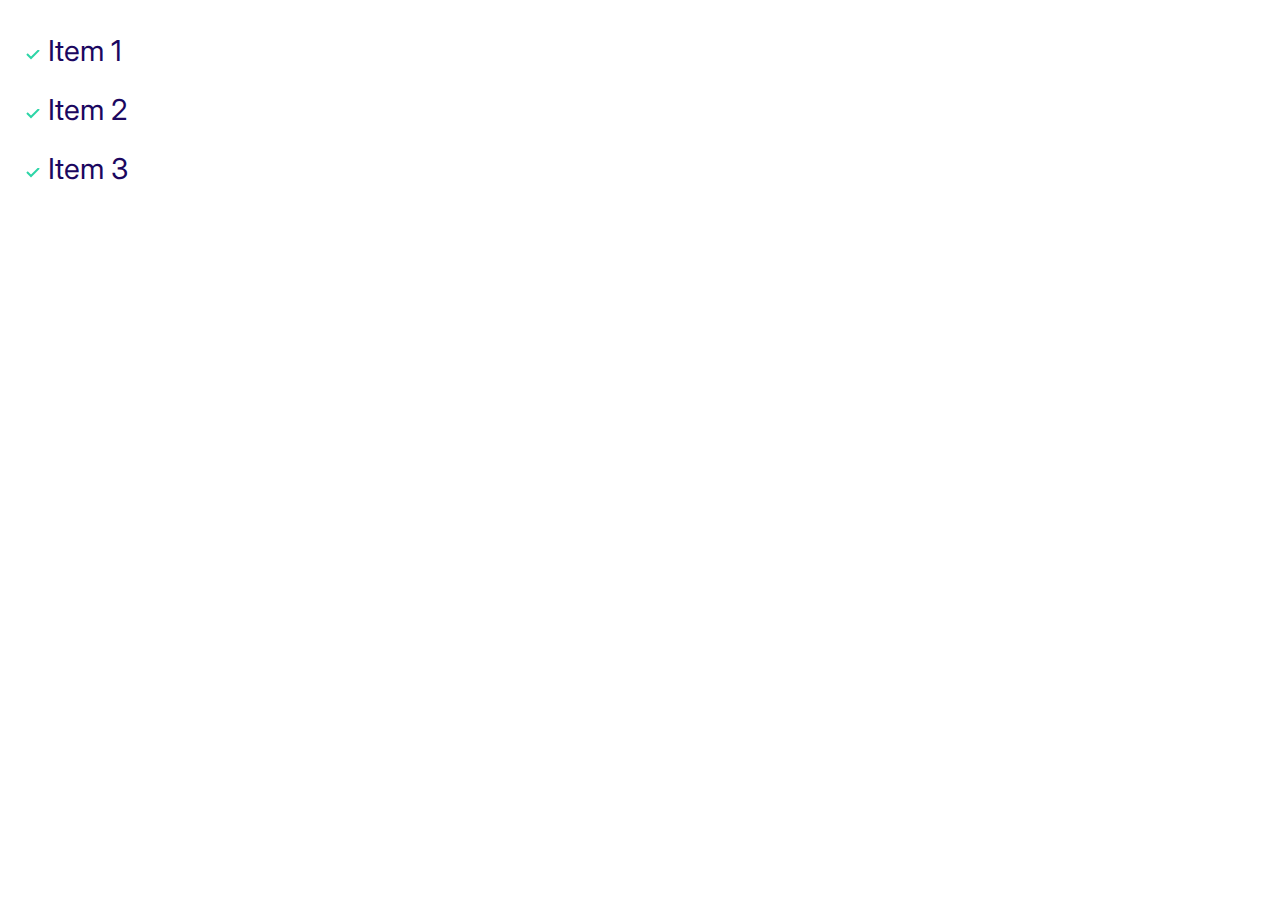
==== index.html @ 86ae1cc7 "Designed List" ====
<!DOCTYPE html>
<html lang="en">
  <head>
    <meta charset="UTF-8" />
    <meta name="viewport" content="width=device-width, initial-scale=1.0" />
    <title>Document</title>
    <link rel="preconnect" href="https://fonts.googleapis.com" />
    <link rel="preconnect" href="https://fonts.gstatic.com" crossorigin />
    <link
      href="https://fonts.googleapis.com/css2?family=Inter:ital,opsz,wght@0,14..32,100..900;1,14..32,100..900&display=swap"
      rel="stylesheet"
    />
    <link rel="stylesheet" href="./css/styles.css" />
    <link rel="stylesheet" href="./css/normalize.css" />
  </head>
  <body>
    <ul class="list list--tick">
      <li class="list__item">Item 1</li>
      <li class="list__item">Item 2</li>
      <li class="list__item">Item 3</li>
    </ul>
  </body>
</html>
---- css/styles.css ----
:root {
    --color-primary: #2584ff;
    --color-secondary: #00d9ff;
    --color-accent: #ff3400;
    --color-headings: #1b0760;
    --color-body: #918ca4;
}
/* Typography */
html {
    font-size: 62.5;
}

 
body{
    font-family: Inter, Arial, Helvetica, sans-serif;
    color: var(--color-body);
    font-size: 2.4rem;
    line-height: 1.5;
}

h1, h2, h3 {
    color: var(--color-headings);
    margin-bottom: 1rems;
}
h1 {
    font-size: 7rem;
}
h2{
    font-size: 4rem;
}
h3{
    font-size: 3rem;
    
}
p{
    margin-top: 0;
}




@media screen and (min-width: 1024px){ 
body{
    font-size: 1.8rem;

}

h1 {
    font-size: 8rem;
}
h2 {
    font-size: 4rem;
}
h3 {
    font-size: 2.4rem;
}
}


/* Links */
a{
    text-decoration: none;
}
.link-arrow {
color: var(--color-accent);
text-transform: uppercase;
font-size: 2rem;
font-weight: 700;
}

.link-arrow::after {
    content: "-->";
    margin-left: 5px;
    transition: margin 0.15s;
}
.link-arrow:hover::after {
    margin-left: 10px;

}
@media screen and (min-width: 1024px) {
    .link-arrow {
        font-size: 1.5rem;
    }
    
}


/* Badges*/
/* Separating Skin from Structure */
.badge {
    border-radius: 20px;
    font-size: 2rem;
    font-weight: 600;
    padding: 0.5rem 2rem;   
    white-space: nowrap;
}

.badge--primary {
    background: var(--color-primary);
    color: #fff;
}

.badge--secondary {
    background-color: var(--color-secondary);
    color: #fff;
}

.badge--small {
    font-size: 1.6rem;
}

@media screen and (min-width: 1024px){
    .badge {
        font-size: 1.5rem;
    }
    .badge--small {
        font-size: 1.2rem;
    }
}

/* Lists */
.list {
    list-style: none;
    padding-left: 0;
    color: var(--color-headings);
}

.list--inline .list__item{
    display: inline-block;
    margin-right: 2rem;
}

.list--tick {
    list-style-image: url(../images/tick.svg);
    padding-left: 3rem;

}

.list--tick .list__item {
    padding-left: 0.5rem;
    margin-bottom: 1rem;
}

@media screen and (min-width: 1024px) {
    .list--tick .list__item {
        padding-left: 0;
    
    }

}
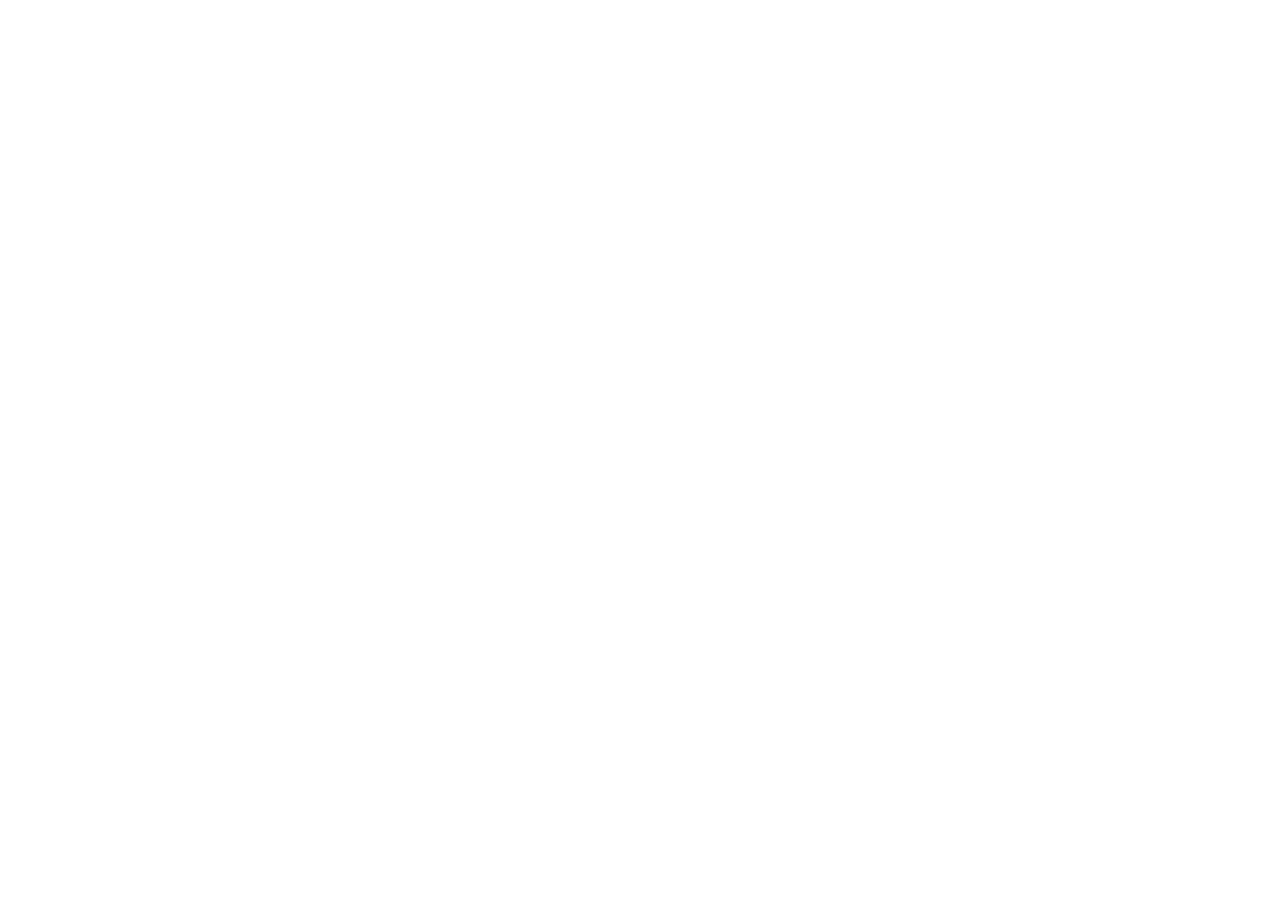
==== commit 50a3c6ad: "designing Icons" ====
--- a/index.html
+++ b/index.html
@@ -13,11 +13,5 @@
     <link rel="stylesheet" href="./css/styles.css" />
     <link rel="stylesheet" href="./css/normalize.css" />
   </head>
-  <body>
-    <ul class="list list--tick">
-      <li class="list__item">Item 1</li>
-      <li class="list__item">Item 2</li>
-      <li class="list__item">Item 3</li>
-    </ul>
-  </body>
+  <body></body>
 </html>
--- a/css/styles.css
+++ b/css/styles.css
@@ -147,4 +147,24 @@
     
     }
 
+}
+
+/* Icons */
+.icon {
+    width: 40px;
+    height: 40px;
+}
+
+.icon--primary {
+    fill: var(--color-primary);
+}
+
+.icon-container {
+    background: #f3f9fa;
+    width: 64px;
+    height: 64px;
+    border-radius: 100%;
+    display: inline-flex;
+    justify-content: center;
+    align-items: center;
 }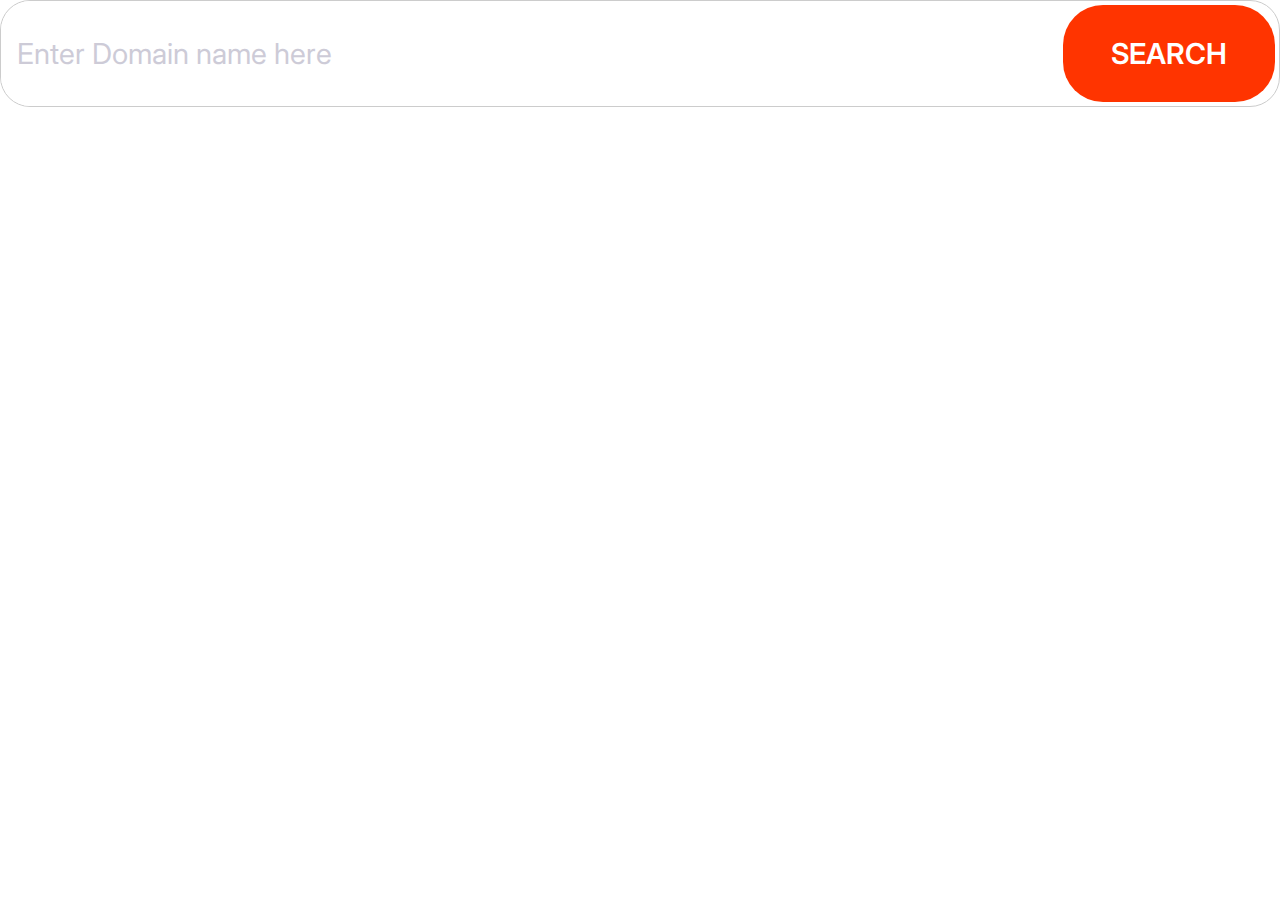
==== commit 94ccbfb1: "Designed Search button with input field" ====
--- a/index.html
+++ b/index.html
@@ -13,5 +13,10 @@
     <link rel="stylesheet" href="./css/styles.css" />
     <link rel="stylesheet" href="./css/normalize.css" />
   </head>
-  <body></body>
+  <body>
+    <div class="input-group">
+      <input type="text" class="input" placeholder="Enter Domain name here" />
+      <button class="btn btn--accent">Search</button>
+    </div>
+  </body>
 </html>
--- a/css/styles.css
+++ b/css/styles.css
@@ -4,6 +4,12 @@
     --color-accent: #ff3400;
     --color-headings: #1b0760;
     --color-body: #918ca4;
+    --color-border: #ccc;
+    --border-radius: 30px;
+}
+*, *::after, *::before
+{
+    box-sizing: border-box;
 }
 /* Typography */
 html {
@@ -167,4 +173,100 @@
     display: inline-flex;
     justify-content: center;
     align-items: center;
+}
+
+/* Buttons */
+.btn {
+    border-radius: 40px;
+    border: 0;
+    cursor: pointer;
+    font-size: 1.8rem;
+    font-weight: 600;
+    margin: 1rem 0;
+    padding: 2rem 3rem;
+    text-transform:uppercase ;
+    white-space: nowrap;
+    text-align: center;
+}
+
+.btn--primary {
+    background: var(--color-primary);
+    color: #fff;
+}
+.btn--primary:hover {
+    background-color: #3a8ffd;
+}
+.btn--secondary {
+    background: var(--color-secondary);
+    color: #fff;
+}
+.btn--secondary:hover {
+    background-color:#00c8eb;
+}
+.btn--accent {
+    background: var(--color-accent);
+    color: #fff;
+}
+.btn--accent:hover {
+    background-color:#ec3000;
+}
+
+.btn--block {
+    width: 100%;
+    display: inline-block;
+}
+
+.btn--outline {
+    background: #fff;
+    color: var(--color-headings);
+    border: 2px solid var(--color-headings);
+}
+.btn--outline:hover {
+    background: var(--color-headings);
+    color: #fff;
+}
+
+@media screen and (min-width) {
+    .btn {
+        font: 1.5rem;
+    }
+}
+
+
+/* Inputs */
+
+.input {
+    border-radius: 30px;
+    border: 1px solid var(--color-border);
+    color: var(--color-headings);
+    font-size: 2rems;
+    outline: none;
+    padding: 1.5rem 3.5rem;
+}
+
+::placeholder {
+    color: #cdcbd7;
+
+}
+.input-group {
+    border: 1px solid var(--color-border);
+    border-radius: var(--border-radius);
+    display: flex;
+}
+
+.input-group .input {
+    border: 0;
+    flex-grow: 1;
+    padding: 1.5rem 1rem;
+}
+
+.input-group .btn {
+    margin: 4px;
+  
+}
+
+@media screen and (min-width) {
+    .input {
+        font-size: 1.5rem;
+    }
 }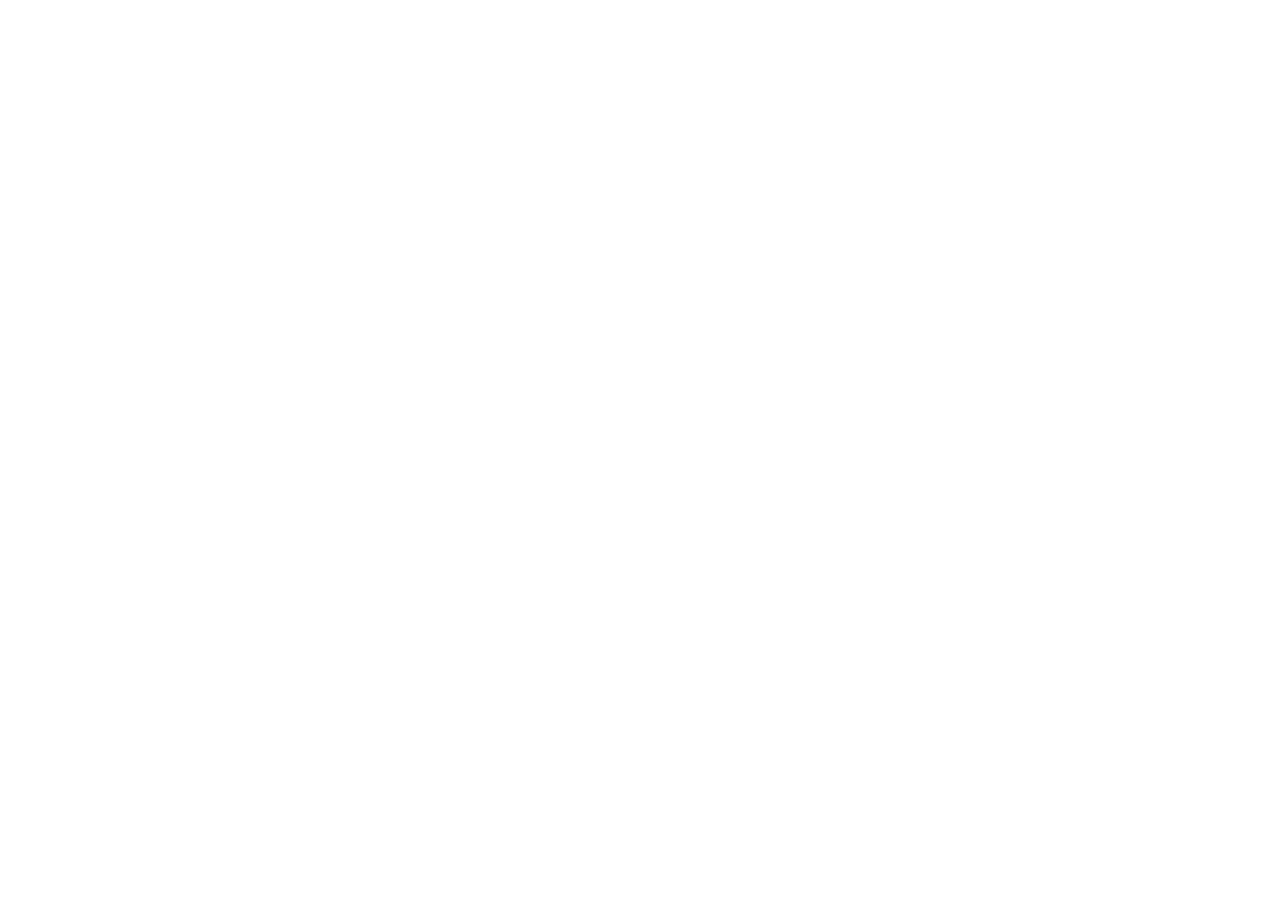
==== commit 0bcb9ada: "Built cards" ====
--- a/index.html
+++ b/index.html
@@ -13,10 +13,5 @@
     <link rel="stylesheet" href="./css/styles.css" />
     <link rel="stylesheet" href="./css/normalize.css" />
   </head>
-  <body>
-    <div class="input-group">
-      <input type="text" class="input" placeholder="Enter Domain name here" />
-      <button class="btn btn--accent">Search</button>
-    </div>
-  </body>
+  <body></body>
 </html>
--- a/css/styles.css
+++ b/css/styles.css
@@ -113,6 +113,7 @@
 
 .badge--small {
     font-size: 1.6rem;
+    padding: 0.5rem 1.5rem;
 }
 
 @media screen and (min-width: 1024px){
@@ -269,4 +270,93 @@
     .input {
         font-size: 1.5rem;
     }
+}
+
+/* Cards */
+.card {
+    border-radius: 7px;
+    box-shadow: 0 0 20px 10px #f3f3f3;
+    overflow: hidden;
+  
+}
+
+.card__header , .card__body {
+    padding: 2rem 3rem;
+}
+
+.card--primary .card__header {
+    background: var(--color-primary);
+    color: #fff;
+}
+
+.card--secondary .card__header {
+    background: var(--color-secondary);
+    color: #fff;
+}
+
+.card--secondary .badge--Secondary {
+    background: #00d5ff;
+
+}
+
+/* Plans */
+
+.plan__name {
+    color: #fff;
+    margin: 0;
+    font-weight: 500;
+    font-size: 2.4rem;
+}
+
+
+.plan__price {
+    font-size: 5rem;
+
+}
+
+.plan__billing-cycle {
+    font-size: 2.4rem;
+    font-weight: 300;
+    opacity: 0.8;
+    margin-right: 1rem;
+}
+
+.plan__description {
+    font-size: 2rem;
+    font-weight: 300;
+    letter-spacing: 1px;
+    display: block;
+}
+
+.plan .list__item {
+    margin-bottom: 2rem;
+}
+.plan--popular .card__header {
+    position: relative;
+}
+.plan--popular .card__header::before{
+    content: url(../images/popular.svg);
+    width: 40px;
+    display: inline-block;
+    position: absolute;
+    top: -6%;
+    right: 5%;
+
+}
+@media screen and (min-width: 1024px){
+    .plan__name {
+        font-size: 1.4rem;
+    }
+
+    .plan__price {
+        font-size: 4rem;
+    }
+
+    .plan__billing-cycle {
+        font-size: 1.6rem;
+    }
+
+    .plan__description {
+        font-size: 1.7rem;
+    }
 }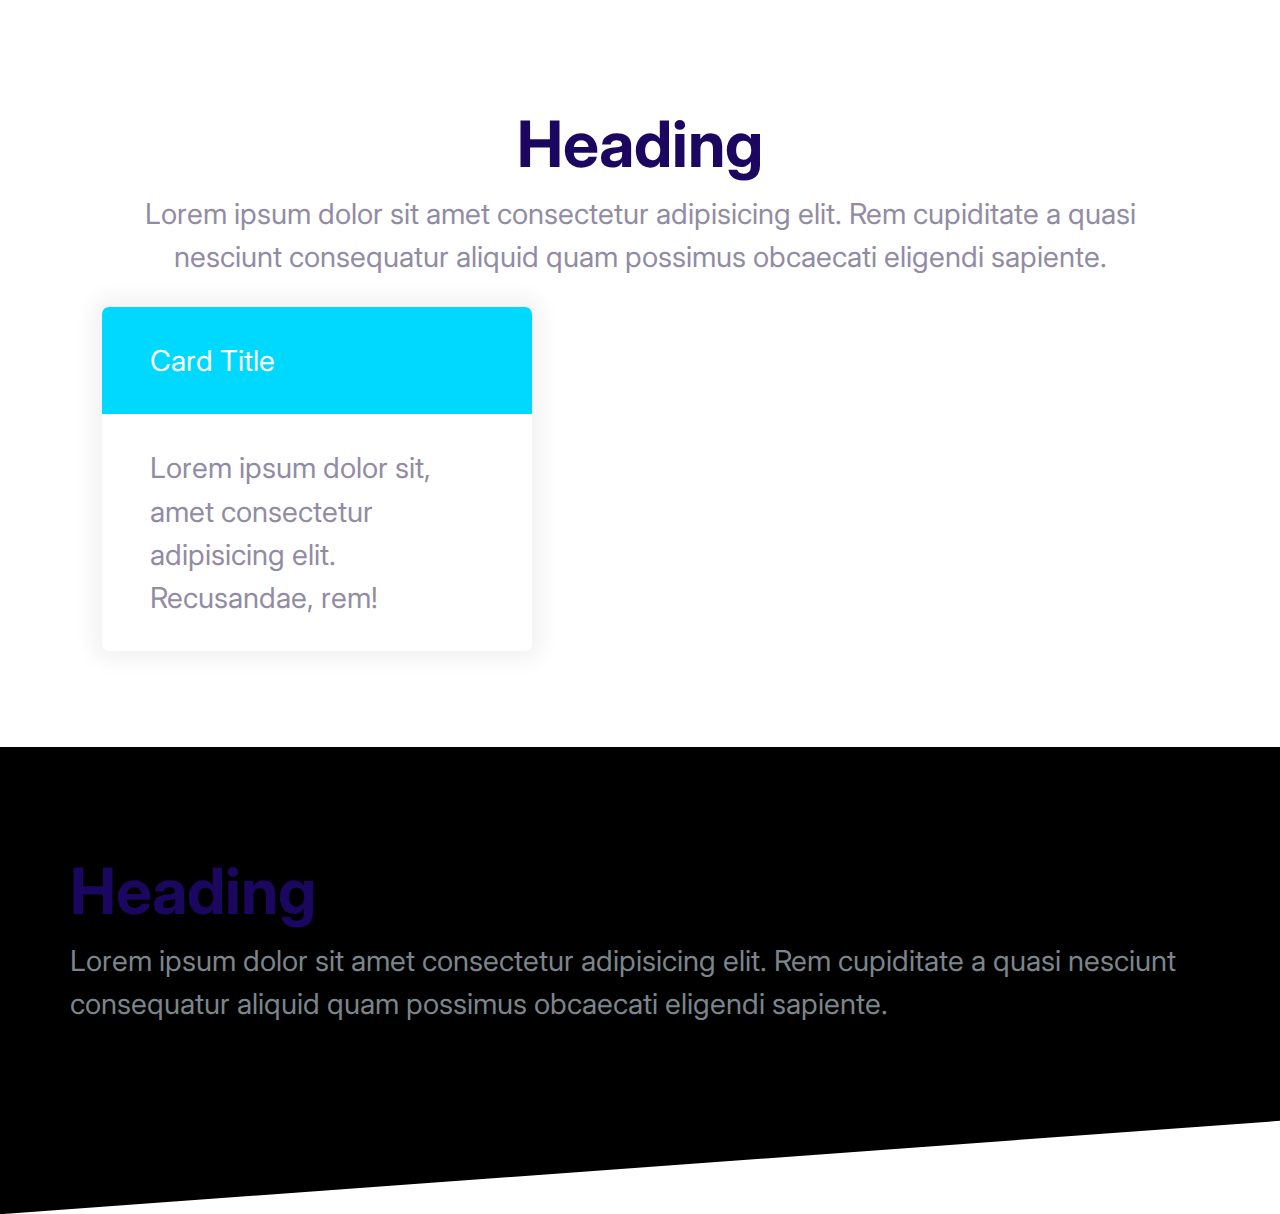
==== commit a8d50050: "Created blocks" ====
--- a/index.html
+++ b/index.html
@@ -13,5 +13,37 @@
     <link rel="stylesheet" href="./css/styles.css" />
     <link rel="stylesheet" href="./css/normalize.css" />
   </head>
-  <body></body>
+  <body>
+    <section class="block container">
+      <header class="block_header">
+        <h2 class="block__heading">Heading</h2>
+        <p>
+          Lorem ipsum dolor sit amet consectetur adipisicing elit. Rem cupiditate
+          a quasi nesciunt consequatur aliquid quam possimus obcaecati eligendi
+          sapiente.
+        </p>
+      </header>
+      
+      <div style="width: 40%; padding: 4rems">
+        <div class="card card--secondary">
+          <header class="card__header">Card Title </header>
+          <div class="card__body">
+            Lorem ipsum dolor sit, amet consectetur adipisicing elit. Recusandae, rem!
+          </div>
+        </div>
+    </section>
+
+    <section class="block block--dark block--skwewed-left">
+      <div class="container">
+        <h2 class="block__heading">Heading</h2>
+        <p>
+          Lorem ipsum dolor sit amet consectetur adipisicing elit. Rem cupiditate
+          a quasi nesciunt consequatur aliquid quam possimus obcaecati eligendi
+          sapiente.
+        </p>
+            </section>
+      </div>
+
+    <script src="js/main.js"></script>
+  </body>
 </html>
--- a/css/styles.css
+++ b/css/styles.css
@@ -4,13 +4,14 @@
     --color-accent: #ff3400;
     --color-headings: #1b0760;
     --color-body: #918ca4;
+    --color-body-darker:  #5c5577; 
     --color-border: #ccc;
     --border-radius: 30px;
 }
 *, *::after, *::before
 {
     box-sizing: border-box;
-}
+} 
 /* Typography */
 html {
     font-size: 62.5;
@@ -161,9 +162,16 @@
     width: 40px;
     height: 40px;
 }
-
+.icon--small {
+    width: 30px;
+    height: 30px;
+}
 .icon--primary {
     fill: var(--color-primary);
+}
+
+.icon--white {
+    fill: white;
 }
 
 .icon-container {
@@ -174,6 +182,10 @@
     display: inline-flex;
     justify-content: center;
     align-items: center;
+}
+
+.icon-container--accent {
+    background: var(--color-accent);
 }
 
 /* Buttons */
@@ -211,6 +223,11 @@
 .btn--accent:hover {
     background-color:#ec3000;
 }
+.btn--strected {
+    padding-left: 6rem;
+    padding-right: 4rems
+    ;
+}
 
 .btn--block {
     width: 100%;
@@ -359,4 +376,240 @@
     .plan__description {
         font-size: 1.7rem;
     }
+}
+
+/* Media */
+.media {
+    display: flex;
+}
+
+.media__title {
+    margin: 0;
+}
+
+.media__body {
+    padding: 0 2rem;
+}
+
+.media__image {
+    margin-top: 1rem;
+}
+
+/* Quotes */
+
+.quote {
+    font-size: 3rems;
+    font-style: italic;
+    color: var(--color-body-darker);
+    line-height: 1.3;
+}
+.quote__text::before {
+    content: open-quote;
+}
+.quote__text::after {
+    content: close-quote;
+}
+.quote__author{
+    font-size: 3rem;
+    font-weight: 300;
+    font-style: normal;
+    margin-bottom: 0;
+}
+.quote__company {
+    color: var(--color-headings);
+    opacity: 0.4;
+    font-size: 2rem;
+    font-style: normal;
+}
+
+.quote__line {
+    position: relative;
+    bottom: 10px;
+}
+
+@media svree and (min-width: 1024px){
+    .quote {
+        font-size: 2rems;
+       
+    }
+   
+    .quote__author{
+        font-size: 2.4rem;
+       
+    }
+    .quote__company {
+    
+        font-size: 1.6rem;
+       
+    }
+    
+
+}
+
+/* Grids */
+.grid {
+    display: grid;
+
+}
+@media screen and (min-width: 768px){
+    .grid--1x2 {
+        grid-template-columns: repeat(2, 1fr);
+    }
+}
+
+@media screen and (min-width: 1024px){
+    .grid--1x3 {
+        grid-template-columns: repeat(3, 1fr);
+    }
+}
+
+/* Testimonial */
+
+.testimonial {
+    padding: 3rem;
+
+}
+.testimonial__image{
+    position: relative;
+} 
+
+.testimonial__image > img {
+    width: 100%;
+}
+
+.testimonial__image > .icon-container {
+    position: absolute;
+    top: 3rem;
+    right:-32px;
+
+}
+
+@media screen and  (min-width: 768px) {
+    .testimonial .quote, .testimonial .quote__author {
+        font-size: 2.4rem;
+    }
+
+    .testimonal .quote {
+        margin-left: 6rem;
+    }
+
+}
+
+/* Callouts */
+.callout {
+    padding: 4rems;
+    border-radius: 40px;
+}
+
+.callout--primary {
+     background: var(--color-primary);
+     color: #fff;
+}
+
+.callout__heading {
+    color: #fff;
+    margin-top: o;
+    font-size: 3rems;
+}
+
+.callout .btn {
+    justify-self: center;
+    align-self: center;
+}
+
+.callout__content {
+    text-align: center;
+}
+
+
+@media screen and (min-width:768px){
+   .callout .grid--1x2{
+    grid-template-columns: 1fr auto;
+   }
+   
+    .callout__content{
+        text-align: left;
+    }
+
+    .callout .btn {
+
+        justify-self: start;
+        margin: 0 2rem;
+    }
+}
+
+/* Collapsibles */
+
+.collapsible__header {
+    display:flex;
+    justify-content: space-between;
+    
+}
+.collapsible__heading {
+    margin-top:0;
+    font-size: 3rem;
+     
+}
+
+.collapsible__chevron {
+    transform: rotate(-90deg);
+    transition: transform 0.3s;
+}
+
+.collapsible__content {
+    max-height: 0;
+    overflow: hidden;
+    opacity: 0;
+    transition: all 0.3s;
+}
+
+.collapsible--expanded .collapsible__chevron {
+    transform: rotate(0);
+}
+
+.collapsible--expanded .collapsible__content{
+    max-height: 100vh;
+    opacity: 1;
+
+
+}
+
+/* Blocks */
+.block {
+    --padding-vertical: 6rem;
+    padding: var(--padding-vertical) 2rem;
+
+   
+
+}
+.block_header {
+    text-align: center;
+}
+.block__heading {
+    margin: 0;
+}
+
+.block--dark {
+    background: #000;
+    color: #7b858b;
+}
+
+.block--dark .block--heading {
+    color: #fff;
+}
+
+.block--skwewed-right {
+    padding-bottom: calc(var(--padding-vertical) + 4rem);
+    clip-path: polygon(0 0, 100% 0%, 100% 100%, 0 80%);
+}
+
+.block--skwewed-left {
+    padding-bottom: calc(var(--padding-vertical) + 4rem);
+    clip-path: polygon(0 0, 100% 0%, 100% 80%, 0 100%);
+}
+
+
+.container {
+    max-width: 1140px;
+    margin: 0 auto;
 }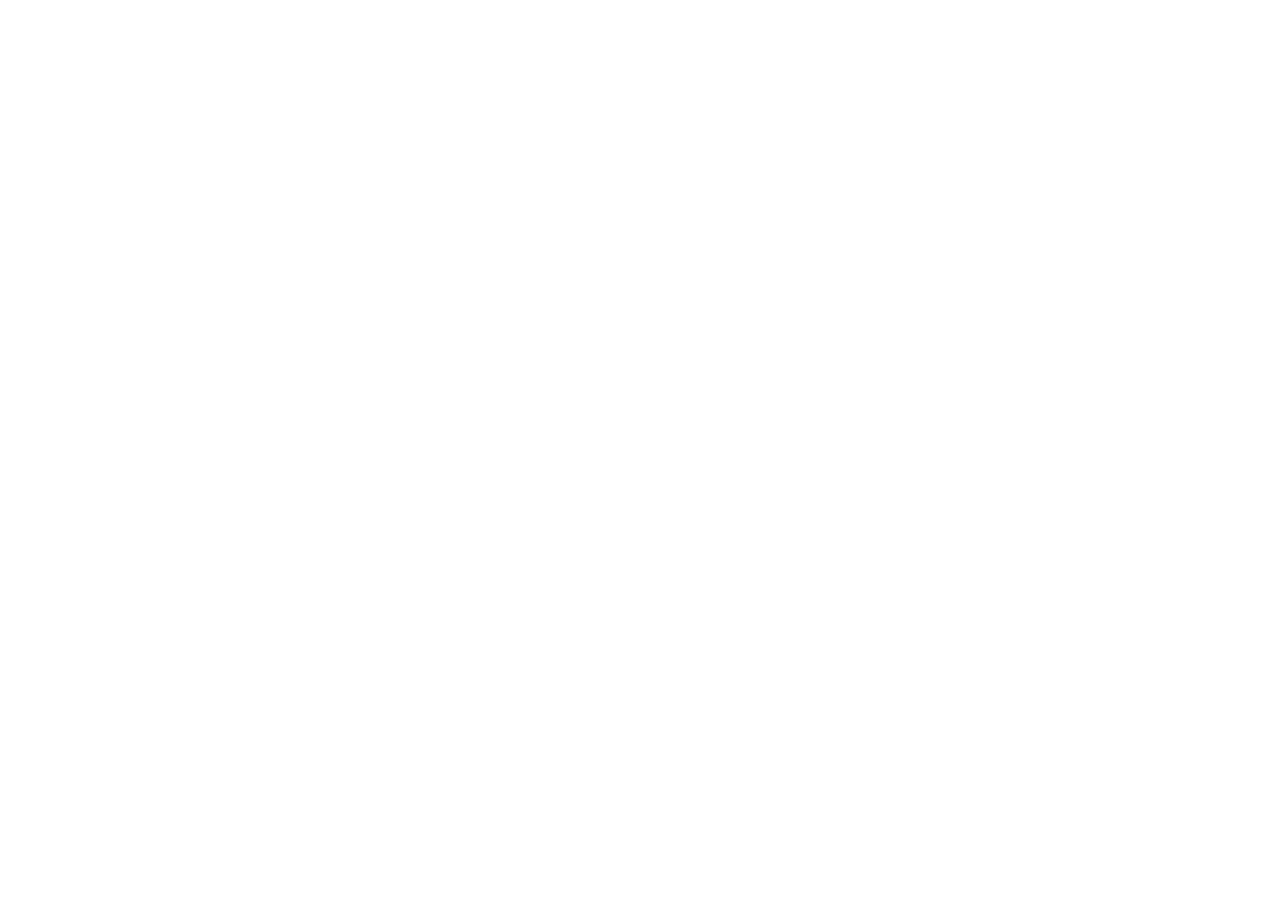
==== commit 8eac9e78: "Navigation menu bar" ====
--- a/index.html
+++ b/index.html
@@ -14,36 +14,6 @@
     <link rel="stylesheet" href="./css/normalize.css" />
   </head>
   <body>
-    <section class="block container">
-      <header class="block_header">
-        <h2 class="block__heading">Heading</h2>
-        <p>
-          Lorem ipsum dolor sit amet consectetur adipisicing elit. Rem cupiditate
-          a quasi nesciunt consequatur aliquid quam possimus obcaecati eligendi
-          sapiente.
-        </p>
-      </header>
-      
-      <div style="width: 40%; padding: 4rems">
-        <div class="card card--secondary">
-          <header class="card__header">Card Title </header>
-          <div class="card__body">
-            Lorem ipsum dolor sit, amet consectetur adipisicing elit. Recusandae, rem!
-          </div>
-        </div>
-    </section>
-
-    <section class="block block--dark block--skwewed-left">
-      <div class="container">
-        <h2 class="block__heading">Heading</h2>
-        <p>
-          Lorem ipsum dolor sit amet consectetur adipisicing elit. Rem cupiditate
-          a quasi nesciunt consequatur aliquid quam possimus obcaecati eligendi
-          sapiente.
-        </p>
-            </section>
-      </div>
-
     <script src="js/main.js"></script>
   </body>
 </html>
--- a/css/styles.css
+++ b/css/styles.css
@@ -612,4 +612,68 @@
 .container {
     max-width: 1140px;
     margin: 0 auto;
+}
+
+/* Navigation  */
+.nav {
+    background-color: #000;
+    display: flex;
+    justify-content: space-between;
+    flex-wrap: wrap;
+    padding: 0 1rem;
+    align-items: center;
+
+}
+
+.nav__list {
+    width: 100%;
+    margin: 0;
+
+}
+
+.nav__item {
+    padding: 0.5rem 2rem;
+    border-bottom: #222;
+    
+}
+
+.nav__item > a {
+    color: #d2d0db;
+    transition: color .3s;
+}
+.nav__item > a:hover {
+    color: #fff;
+}
+.nav__toggler {
+    opacity: 0.5;
+    transition: box-shadow .15s;
+    cursor: pointer;
+}
+.nav.collapsible--expanded .nav__toggler {
+    opacity: 1;
+    box-shadow: 0 0 0 3px #666;
+    border-radius: 5px;
+
+}
+.nav__brand {
+    transform: translateY(5px);
+}
+
+
+@media screen and (min-width:768px) {
+    .nav__toggler {
+        display: none;
+    }
+
+    .nav__list {
+        width:auto;
+        display: flex;
+        font-size: 1rem;
+        max-width: 100%;
+        opacity: 1;
+    }
+
+    .nav__item{
+        border: 0;
+    }
 }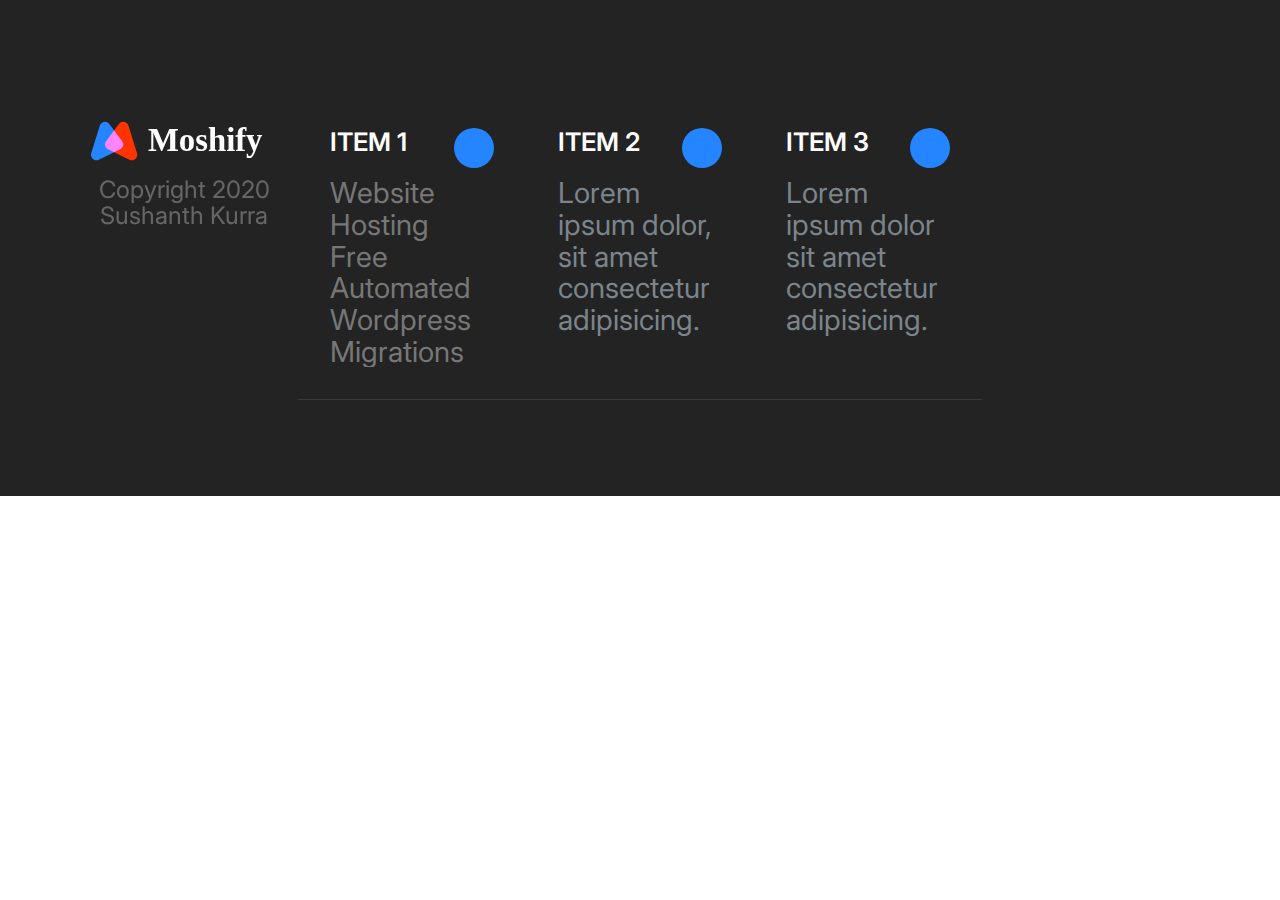
==== commit bdedfb5f: "footer" ====
--- a/index.html
+++ b/index.html
@@ -14,6 +14,54 @@
     <link rel="stylesheet" href="./css/normalize.css" />
   </head>
   <body>
+    <footer class="block block--dark footer">
+      <div class="container grid footer__sections">
+        <section class="collapsible collapsible--expanded footer__section">
+          <header class="collapsible__header">
+            <h2 class="collapsible__heading footer__heading">Item 1</h2>
+
+            <svg class="icon icon--primary collapsible__chevron">
+              <use xlink:href="images/sprite.svg#chevron"></use>
+            </svg>
+          </header>
+          <div class="collapsible__content">
+            <ul class="list">
+              <li><a href="#">Website Hosting</a></li>
+              <li><a href="#"> Free Automated Wordpress </a></li>
+              <li><a href="#">Migrations</a></li>
+            </ul>
+          </div>
+        </section>
+        <section class="collapsible footer__section">
+          <header class="collapsible__header">
+            <h2 class="collapsible__heading footer__heading">Item 2</h2>
+
+            <svg class="icon icon--primary collapsible__chevron">
+              <use xlink:href="images/sprite.svg#chevron"></use>
+            </svg>
+          </header>
+          <div class="collapsible__content">
+            Lorem ipsum dolor, sit amet consectetur adipisicing.
+          </div>
+        </section>
+        <section class="collapsible footer__section">
+          <header class="collapsible__header">
+            <h2 class="collapsible__heading footer__heading">Item 3</h2>
+
+            <svg class="icon icon--primary collapsible__chevron">
+              <use xlink:href="images/sprite.svg#chevron"></use>
+            </svg>
+          </header>
+          <div class="collapsible__content">
+            Lorem ipsum dolor sit amet consectetur adipisicing.
+          </div>
+        </section>
+        <section class="footer__brand">
+          <img src="images/logo.svg" alt="Brand logo" />
+          <p class="footer__copyright">Copyright 2020 Sushanth Kurra</p>
+        </section>
+      </div>
+    </footer>
     <script src="js/main.js"></script>
   </body>
 </html>
--- a/css/styles.css
+++ b/css/styles.css
@@ -1,3 +1,7 @@
+::selection {
+    background: var(--color-primary);
+    color: #fff;
+}
 :root {
     --color-primary: #2584ff;
     --color-secondary: #00d9ff;
@@ -22,7 +26,7 @@
     font-family: Inter, Arial, Helvetica, sans-serif;
     color: var(--color-body);
     font-size: 2.4rem;
-    line-height: 1.5;
+    line-height: 1.1;
 }
 
 h1, h2, h3 {
@@ -37,6 +41,7 @@
 }
 h3{
     font-size: 3rem;
+    font-weight: 500;
     
 }
 p{
@@ -130,7 +135,7 @@
 .list {
     list-style: none;
     padding-left: 0;
-    color: var(--color-headings);
+    
 }
 
 .list--inline .list__item{
@@ -141,6 +146,7 @@
 .list--tick {
     list-style-image: url(../images/tick.svg);
     padding-left: 3rem;
+    color: var(--color-headings);
 
 }
 
@@ -196,10 +202,18 @@
     font-size: 1.8rem;
     font-weight: 600;
     margin: 1rem 0;
+    outline: 0;
     padding: 2rem 3rem;
     text-transform:uppercase ;
     white-space: nowrap;
     text-align: center;
+}
+
+.btn .icon {
+    width: 2rem;
+    height: 2rem;
+    margin-right: 1rem;
+    vertical-align: middle;
 }
 
 .btn--primary {
@@ -275,7 +289,7 @@
 .input-group .input {
     border: 0;
     flex-grow: 1;
-    padding: 1.5rem 1rem;
+    padding: 1.5rem 2rem;
 }
 
 .input-group .btn {
@@ -311,6 +325,11 @@
     color: #fff;
 }
 
+.card--primary .badge--primary  {
+    background: #126de4;
+
+}
+
 .card--secondary .badge--Secondary {
     background: #00d5ff;
 
@@ -323,6 +342,10 @@
     margin: 0;
     font-weight: 500;
     font-size: 2.4rem;
+}
+
+.plan {
+    transition: transform .2s ease-out;
 }
 
 
@@ -347,7 +370,13 @@
 
 .plan .list__item {
     margin-bottom: 2rem;
-}
+
+}
+
+.plan--popular {
+    transform: scale(1.1);
+}
+
 .plan--popular .card__header {
     position: relative;
 }
@@ -360,6 +389,16 @@
     right: 5%;
 
 }
+
+.plan:hover {
+    transform: scale(1.05);
+}
+
+.plan--popular:hover {
+    transform: scale(1.15);
+}
+
+
 @media screen and (min-width: 1024px){
     .plan__name {
         font-size: 1.4rem;
@@ -381,6 +420,7 @@
 /* Media */
 .media {
     display: flex;
+    margin-bottom: 4rem;
 }
 
 .media__title {
@@ -584,9 +624,11 @@
 }
 .block_header {
     text-align: center;
+    margin-bottom: 4rem;
 }
 .block__heading {
     margin: 0;
+    color: #fff;
 }
 
 .block--dark {
@@ -594,18 +636,18 @@
     color: #7b858b;
 }
 
-.block--dark .block--heading {
-    color: #fff;
-}
-
-.block--skwewed-right {
+.block--dark h1,.block--dark h2, .block--dark h3 {
+    color: #fff;
+}
+
+.block--skewed-right {
     padding-bottom: calc(var(--padding-vertical) + 4rem);
     clip-path: polygon(0 0, 100% 0%, 100% 100%, 0 80%);
 }
 
-.block--skwewed-left {
+.block--skewed-left {
     padding-bottom: calc(var(--padding-vertical) + 4rem);
-    clip-path: polygon(0 0, 100% 0%, 100% 80%, 0 100%);
+    clip-path: polygon(0 0, 100% 0%, 100% 90%, 0 100%);
 }
 
 
@@ -676,4 +718,187 @@
     .nav__item{
         border: 0;
     }
+}
+
+/* Hero */
+.hero__tagline {
+    font-size: 2rem;
+    color: #b9c3cf;
+    letter-spacing: 1px;
+    margin: 2rem 0 5rem;
+
+}
+.hero__image {
+    width: 100%;
+}
+
+@media screen and (min-width: 768px) {
+    .hero{
+        padding-top: 0;
+    }
+    .hero__content {
+        text-align: left;
+        align-self: center;
+    }
+}
+
+
+/* Domain Block */
+
+.block-domain .input-group {
+    box-shadow: 0 0 30px 20px #e6ebee;
+    border: 0;
+    margin: 4rem auto;
+    max-width: 670px;
+}
+
+.block-domain__prices {
+    display: grid;
+    grid-template-columns: repeat(3, 1fr);
+    grid-template-rows: repeat(2, 6rem);
+    font-size: 2rem; 
+    font-weight: 600;
+    justify-items: center;
+    max-width: 700px;
+    margin: 0 auto;
+}
+
+@media screen and (min-width: 768px){
+    .block-domain__prices {
+        grid-template-columns: repeat(auto-fit, minmax(10rem, 1fr));
+    }
+}
+
+/* Block plans */
+
+.block-plans .grid {
+    gap: 8rem 4rem;
+}
+
+.block-plans .card {
+    max-width: 500px;
+    margin: 0 auto;
+}
+
+/* Features */
+.feature {
+    gap: 4rem 2rem;
+    /* margin: 12rem 0; */
+  
+}
+.feature:first-of-type {
+
+    margin-top: 6rem;
+}
+
+.feature:first-of-type {
+    margin-top: 6rem;
+  } 
+
+.feature__heading {
+    margin: 1rem 0;
+}
+
+.feature__image{
+    width: 100%;
+}
+
+@media screen and (min-width: 768px) {
+    .feature:nth-of-type(even) .feature__content {
+      order: 2;
+    }
+  }
+
+/* Showcase Block */
+.block-showcase__image > img {
+    width: 100%;
+  }
+  
+  @media screen and (min-width: 768px) {
+    .block-showcase .grid {
+      grid-template-columns: 50% 50%;
+    }
+  
+    .block-showcase__image {
+      justify-self: end;
+    }
+  
+    .block-showcase__image > img {
+      width: auto;
+      max-width: 700px;
+    }
+  }
+
+/* Footer */
+.footer{
+    background: #232323;
+}
+
+.footer__section {
+    padding: 2rem;
+    border-bottom: 1px solid #393939;
+}
+
+.footer__heading {
+    text-transform: uppercase;
+    font-weight: 600;
+}
+
+.footer__brand {
+    margin-top: 5rem;
+    text-align: center;
+}
+
+.footer__copyright {
+    font-size: 2.1rem;
+    color: #fff;
+    opacity: .3;
+}
+.footer a{
+    color: #777;
+    transition: color 0.3s;
+}
+.footer a:hover {
+    color: #fff;
+}
+
+@media screen and (min-width: 768px){
+    .footer__sections {
+        grid-template-columns: repeat(5, 1fr);
+
+    }
+    .footer .collapsible__chevron{
+        display: hidden;
+    }
+    .footer .collapsible__content {
+        opacity: 1;
+        max-height: 100%;
+    }
+    .footer__brand {
+        order: -1;
+        margin-top: 1rem;
+    }
+   /* TODO: Consider refactoring this and applying to all images */
+    .footer__brand img {
+        width: 100%;
+        max-width: 230px;
+    }
+
+    .footer__copyright {
+        font-size: 1.5rem;
+    }
+
+   
+
+    .footer_section {
+        border: none;
+    }
+
+    .footer__section .list {
+        margin: 0;
+    }
+
+    .footer__heading{
+        font-size: 1.6rem;
+    }
 }